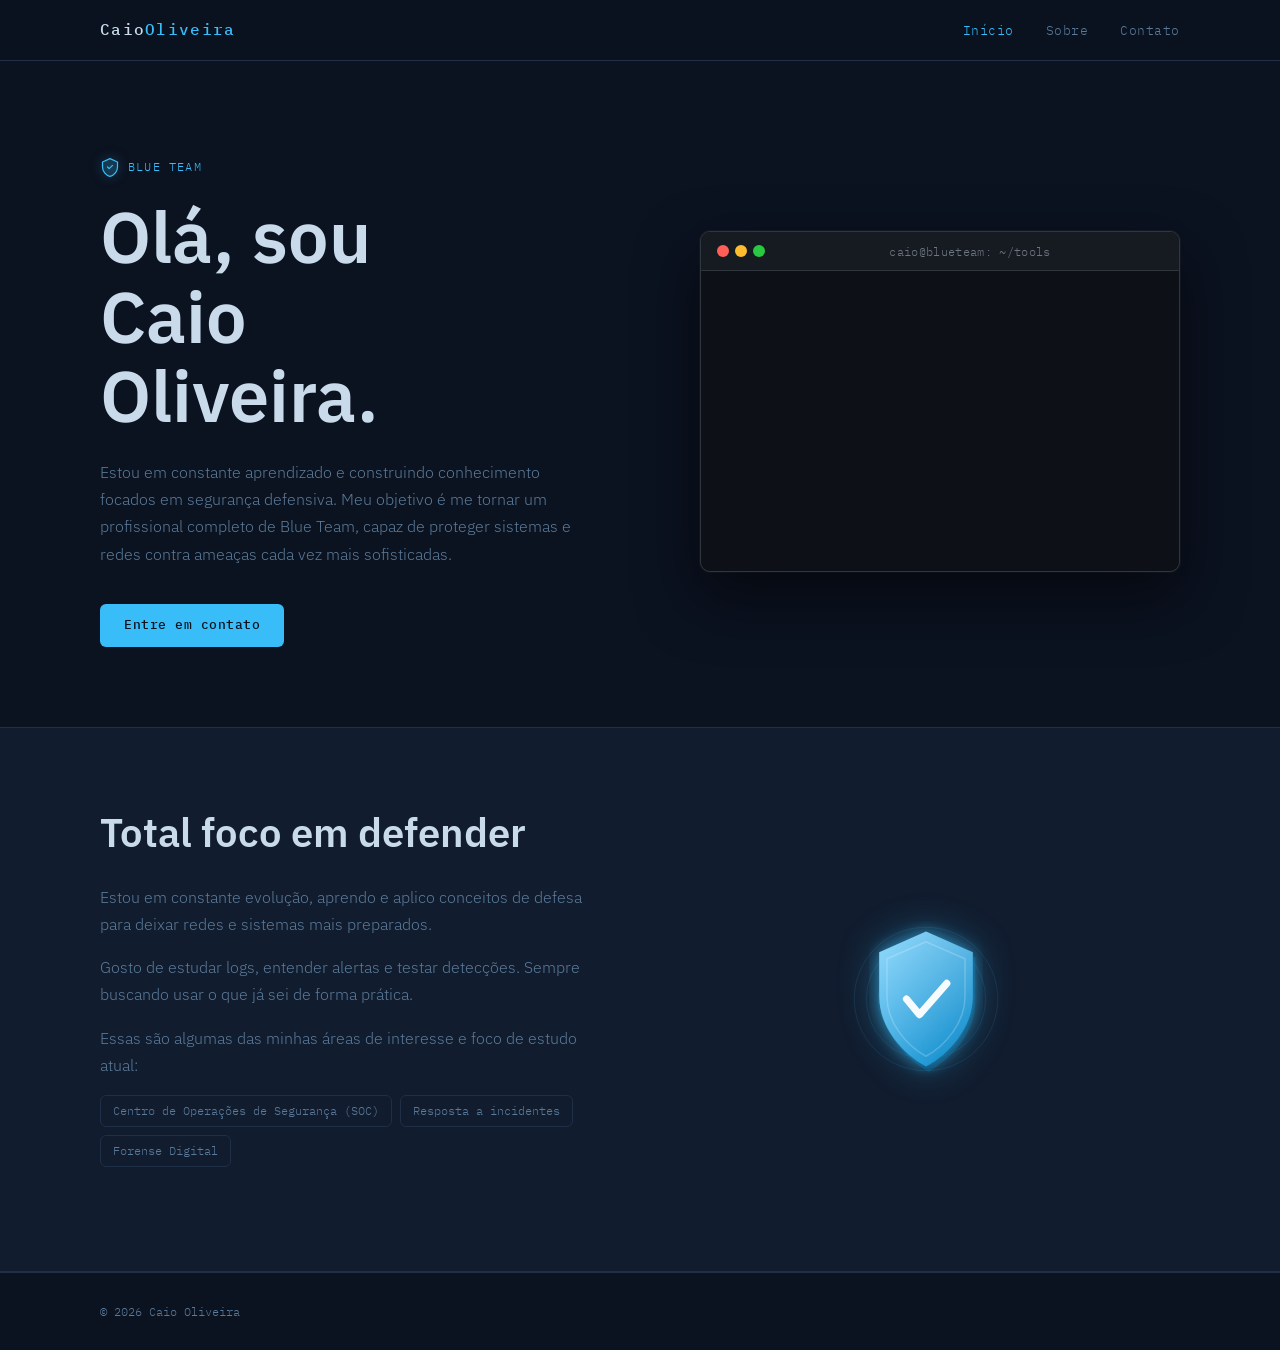
==== portfolio-caio/index.html @ 8a15dfad "Página inicial com HTML/CSS, terminal linux será animado com JS" ====
<!DOCTYPE html>
<html lang="pt-BR">
<head>
  <meta charset="UTF-8" />
  <meta name="viewport" content="width=device-width, initial-scale=1.0" />
  <meta name="description" content="Portfólio de Caio Oliveira — estudante de Ciência da Computação e cibersegurança com foco em Blue Team." />
  <title>Caio Oliveira — Blue Team Portfolio</title>
  <link rel="preconnect" href="https://fonts.googleapis.com" />
  <link rel="preconnect" href="https://fonts.gstatic.com" crossorigin />
  <link href="https://fonts.googleapis.com/css2?family=IBM+Plex+Mono:wght@400;500&family=IBM+Plex+Sans:wght@300;400;600&display=swap" rel="stylesheet" />
  <link rel="stylesheet" href="css/style.css" />
</head>
<body>

  <header class="site-header">
    <nav class="nav" aria-label="Navegação principal">
      <a class="nav__logo" href="index.html">Caio<span>Oliveira</span></a>
      <ul class="nav__links" role="list">
        <li><a href="index.html" class="nav__link nav__link--active" aria-current="page">Início</a></li>
        <li><a href="pages/sobre.html" class="nav__link">Sobre</a></li>
        <li><a href="pages/contato.html" class="nav__link">Contato</a></li>
      </ul>
      <button class="nav__toggle" aria-label="Abrir menu" aria-expanded="false">
        <span></span><span></span><span></span>
      </button>
    </nav>
  </header>

  <main>

    <!-- Seção de boas-vindas -->
    <section class="hero" aria-labelledby="hero-title">
      <div class="container hero__inner">
        <div class="hero__content">
          <p class="hero__label">
            <svg class="shield-icon" viewBox="0 0 24 24" fill="none" xmlns="http://www.w3.org/2000/svg" aria-hidden="true">
              <path d="M12 2L3 6v6c0 5.25 3.75 10.15 9 11.25C17.25 22.15 21 17.25 21 12V6L12 2z" fill="rgba(56,189,248,0.15)" stroke="#38bdf8" stroke-width="1.5" stroke-linejoin="round"/>
              <path d="M9 12l2 2 4-4" stroke="#38bdf8" stroke-width="1.5" stroke-linecap="round" stroke-linejoin="round"/>
            </svg>
            Blue Team
          </p>
          <h1 id="hero-title" class="hero__title">
            Olá, sou<br/>Caio<br/>Oliveira.
          </h1>
          <p class="hero__desc">
            Estou em constante aprendizado e construindo conhecimento focados em segurança defensiva. Meu objetivo é me tornar um profissional completo de Blue Team, capaz de proteger sistemas e redes contra ameaças cada vez mais sofisticadas.
          </p>
          <div class="hero__cta">
            <a class="btn btn--primary" href="pages/contato.html">Entre em contato</a>
          </div>
        </div>
        <div class="hero__terminal" aria-hidden="true">
          <div class="term-bar">
            <div class="term-bar__dots">
              <span class="dot dot--red"></span>
              <span class="dot dot--yellow"></span>
              <span class="dot dot--green"></span>
            </div>
            <span class="term-bar__title">caio@blueteam: ~/tools</span>
          </div>
          <div class="term-body" id="term-body">
            <!-- conteúdo do terminal linux, gerado pelo JavaScript -->
          </div>
        </div>
      </div>
    </section>

    <section class="about section" aria-labelledby="about-title">
      <div class="container about__grid">
        <div class="about__text">
          <h2 id="about-title" class="section__title">Total foco em defender</h2>
          <p>
            Estou em constante evolução, aprendo e aplico conceitos de defesa para deixar redes
            e sistemas mais preparados.
          </p>
          <p>
            Gosto de estudar logs, entender alertas e testar detecções. Sempre buscando usar
            o que já sei de forma prática.
          </p>
          <p>
            Essas são algumas das minhas áreas de interesse e foco de estudo atual:
          </p>
          <ul class="skill-tags" role="list">
            <li>Centro de Operações de Segurança (SOC) </li>
            <li>Resposta a incidentes</li>
            <li>Forense Digital</li>
          </ul>
        </div>
        <div class="about__visual" aria-hidden="true">
          <div class="shield-display">
            <span class="shield-ring shield-ring--1"></span>
            <span class="shield-ring shield-ring--2"></span>
            <span class="shield-ring shield-ring--3"></span>
            <svg class="shield-main" viewBox="0 0 100 120" xmlns="http://www.w3.org/2000/svg">
              <defs>
                <linearGradient id="sg1" x1="0%" y1="0%" x2="100%" y2="100%">
                  <stop offset="0%"   stop-color="#7dd3fc" />
                  <stop offset="100%" stop-color="#0284c7" />
                </linearGradient>
                <linearGradient id="sg2" x1="0%" y1="0%" x2="0%" y2="100%">
                  <stop offset="0%"   stop-color="rgba(255,255,255,0.18)" />
                  <stop offset="100%" stop-color="rgba(255,255,255,0)" />
                </linearGradient>
                <filter id="sglow">
                  <feDropShadow dx="0" dy="0" stdDeviation="6" flood-color="#38bdf8" flood-opacity="0.6"/>
                </filter>
              </defs>
              <path d="M50 8 L14 24 L14 58 C14 82 32 102 50 112 C68 102 86 82 86 58 L86 24 Z"
                fill="#0369a1" opacity="0.4" transform="translate(2,4)" />
              <path d="M50 8 L14 24 L14 58 C14 82 32 102 50 112 C68 102 86 82 86 58 L86 24 Z"
                fill="url(#sg1)" filter="url(#sglow)" />
              <path d="M50 8 L14 24 L14 58 C14 82 32 102 50 112 C68 102 86 82 86 58 L86 24 Z"
                fill="url(#sg2)" />
              <path d="M50 16 L20 29 L20 58 C20 78 35 96 50 104 C65 96 80 78 80 58 L80 29 Z"
                fill="none" stroke="rgba(255,255,255,0.2)" stroke-width="1.2" />
              <path d="M35 60 L45 72 L66 48"
                stroke="white" stroke-width="5.5"
                stroke-linecap="round" stroke-linejoin="round"
                fill="none" opacity="0.95" />
            </svg>
          </div>
        </div>
      </div>
    </section>

  </main>

  <footer class="site-footer">
    <div class="container site-footer__inner">
      <p class="site-footer__copy">© 2026 Caio Oliveira</p>
      
    </div>
  </footer>

  <script src="js/main.js"></script>
</body>
</html>
---- portfolio-caio/css/style.css ----
/* Variáveis de estilo: cores, fontes, bordas e transições */
:root {
  --clr-bg:        #0b1220;
  --clr-surface:   #111c2e;
  --clr-border:    #1e2f47;
  --clr-text:      #c9daea;
  --clr-muted:     #5a7a99;
  --clr-accent:    #38bdf8;   /* azul-ciano — Blue Team */
  --clr-accent-bg: rgba(56,189,248,0.08);
  --clr-ok:        #34d399;

  --font-sans: 'IBM Plex Sans', sans-serif;
  --font-mono: 'IBM Plex Mono', monospace;

  --radius: 6px;
  --transition: 0.2s ease;
}

/* Reset básico e estilo base */
*, *::before, *::after { box-sizing: border-box; margin: 0; padding: 0; }
html { scroll-behavior: smooth; }

body {
  font-family: var(--font-sans);
  background: var(--clr-bg);
  color: var(--clr-text);
  line-height: 1.7;
  font-weight: 300;
  overflow-x: hidden;
}

a { color: inherit; text-decoration: none; }
ul { list-style: none; }
button { cursor: pointer; font: inherit; border: none; background: none; }
img { display: block; max-width: 100%; }

/* Utilitários rápidos */
.visually-hidden {
  position: absolute; width: 1px; height: 1px;
  padding: 0; margin: -1px; overflow: hidden;
  clip: rect(0,0,0,0); white-space: nowrap; border: 0;
}

.container {
  width: min(1080px, 100% - 2.5rem);
  margin-inline: auto;
}

.section { padding-block: 5rem; }

/* Cabeçalho e navegação */
.site-header {
  position: sticky;
  top: 0;
  z-index: 100;
  background: rgba(11,18,32,0.95);
  backdrop-filter: blur(12px);
  border-bottom: 1px solid var(--clr-border);
}

.nav {
  display: flex;
  align-items: center;
  justify-content: space-between;
  height: 60px;
  width: min(1080px, 100% - 2.5rem);
  margin-inline: auto;
}

.nav__logo {
  font-family: var(--font-mono);
  font-size: 1rem;
  font-weight: 500;
  letter-spacing: 0.08em;
  color: var(--clr-text);
}
.nav__logo span { color: var(--clr-accent); }

.nav__links {
  display: flex;
  gap: 2rem;
}

.nav__link {
  font-family: var(--font-mono);
  font-size: 0.8rem;
  color: var(--clr-muted);
  letter-spacing: 0.04em;
  transition: color var(--transition);
}
.nav__link:hover, .nav__link--active { color: var(--clr-accent); }

.nav__toggle {
  display: none;
  flex-direction: column;
  gap: 5px;
  padding: 4px;
}
.nav__toggle span {
  display: block;
  width: 20px; height: 2px;
  background: var(--clr-text);
  border-radius: 2px;
  transition: transform var(--transition), opacity var(--transition);
}

/* Botões do site */
.btn {
  display: inline-flex;
  align-items: center;
  padding: 0.65rem 1.5rem;
  border-radius: var(--radius);
  font-family: var(--font-mono);
  font-size: 0.82rem;
  letter-spacing: 0.04em;
  transition: all var(--transition);
}
.btn--primary {
  background: var(--clr-accent);
  color: var(--clr-bg);
  font-weight: 500;
}
.btn--primary:hover { background: #7dd3fc; }
.btn--ghost {
  border: 1px solid var(--clr-border);
  color: var(--clr-text);
}
.btn--ghost:hover { border-color: var(--clr-accent); color: var(--clr-accent); }
.btn--outline {
  border: 1px solid var(--clr-accent);
  color: var(--clr-accent);
}
.btn--outline:hover { background: var(--clr-accent-bg); }
.btn--full { width: 100%; justify-content: center; }

/* Títulos e rótulos */
.section__label {
  display: block;
  font-family: var(--font-mono);
  font-size: 0.72rem;
  letter-spacing: 0.14em;
  text-transform: uppercase;
  color: var(--clr-accent);
  margin-bottom: 0.75rem;
}

.section__title {
  font-size: clamp(1.75rem, 3.5vw, 2.5rem);
  font-weight: 600;
  line-height: 1.2;
  margin-bottom: 1.75rem;
}

/* Área principal (hero) */
.hero {
  padding-block: 6rem 5rem;
  border-bottom: 1px solid var(--clr-border);
}

.hero__inner {
  display: grid;
  grid-template-columns: 1fr auto;
  align-items: center;
  gap: 3rem;
}

.hero__label {
  display: flex;
  align-items: center;
  gap: 0.5rem;
  font-family: var(--font-mono);
  font-size: 0.75rem;
  letter-spacing: 0.1em;
  text-transform: uppercase;
  color: var(--clr-accent);
  margin-bottom: 1.25rem;
}

.shield-icon {
  width: 20px;
  height: 20px;
  flex-shrink: 0;
  filter: drop-shadow(0 0 6px rgba(56,189,248,0.5));
}

.hero__title {
  font-size: clamp(2.5rem, 6vw, 4.5rem);
  font-weight: 600;
  line-height: 1.1;
  margin-bottom: 1.5rem;
}

.hero__desc {
  color: var(--clr-muted);
  max-width: 480px;
  margin-bottom: 2.25rem;
  font-size: 1rem;
}

.hero__cta { display: flex; gap: 0.875rem; flex-wrap: wrap; }

/* Badge decorativo */
.hero__badge {
  position: relative;
  width: 140px; height: 140px;
  display: flex;
  align-items: center;
  justify-content: center;
  flex-shrink: 0;
}

.badge__initials {
  font-family: var(--font-mono);
  font-size: 2.5rem;
  font-weight: 500;
  color: var(--clr-accent);
  z-index: 1;
}

.badge__ring {
  position: absolute;
  inset: 0;
  border-radius: 50%;
  border: 1px solid var(--clr-border);
  background: var(--clr-surface);
}

/* Estilo do terminal fake */
.hero__terminal {
  flex-shrink: 0;
  width: 480px;
  background: #0d1117;
  border: 1px solid #30363d;
  border-radius: 10px;
  overflow: hidden;
  box-shadow: 0 24px 60px rgba(0,0,0,0.55), 0 0 0 1px rgba(255,255,255,0.04);
  font-family: var(--font-mono);
  font-size: 0.82rem;
  line-height: 1.65;
}

.term-bar {
  display: flex;
  align-items: center;
  gap: 0.75rem;
  background: #161b22;
  border-bottom: 1px solid #30363d;
  padding: 0.6rem 1rem;
}

.term-bar__dots { display: flex; gap: 6px; }
.dot {
  width: 12px; height: 12px;
  border-radius: 50%;
}
.dot--red    { background: #ff5f57; }
.dot--yellow { background: #febc2e; }
.dot--green  { background: #28c840; }

.term-bar__title {
  font-size: 0.72rem;
  color: #6e7681;
  letter-spacing: 0.03em;
  margin: 0 auto;
}

.term-body {
  padding: 1.1rem 1.25rem 1.4rem;
  min-height: 300px;
  color: #c9d1d9;
}

/* Linhas do terminal */
.t-line { display: flex; align-items: baseline; gap: 0.4rem; margin-bottom: 0.1rem; }

.t-prompt-user  { color: #58a6ff; }
.t-prompt-at    { color: #6e7681; }
.t-prompt-host  { color: #3fb950; }
.t-prompt-colon { color: #6e7681; }
.t-prompt-path  { color: #58a6ff; }
.t-prompt-dollar{ color: #c9d1d9; margin-right: 0.25rem; }

.t-cmd   { color: #e6edf3; }
.t-flag  { color: #d2a8ff; }
.t-file  { color: #79c0ff; }

.t-out   { color: #8b949e; padding-left: 0; margin-bottom: 0.05rem; }
.t-ok    { color: #3fb950; }
.t-warn  { color: #d29922; }
.t-info  { color: #58a6ff; }
.t-dim   { color: #484f58; }
.t-motto { color: #3fb950; font-weight: 500; }

.t-cursor {
  display: inline-block;
  width: 8px; height: 1em;
  background: #58a6ff;
  vertical-align: text-bottom;
  animation: blink 1.1s step-end infinite;
}

@keyframes blink {
  0%, 100% { opacity: 1; }
  50%       { opacity: 0; }
}

/* Sobre mim */
.about {
  background: var(--clr-surface);
  border-bottom: 1px solid var(--clr-border);
}

.about__grid {
  display: grid;
  grid-template-columns: 1fr 1fr;
  gap: 4rem;
}

.about__text p {
  color: var(--clr-muted);
  margin-bottom: 1rem;
}

/* ── Escudo animado ── */
.about__visual {
  display: flex;
  align-items: center;
  justify-content: center;
}

.shield-display {
  position: relative;
  width: 220px;
  height: 220px;
  display: flex;
  flex-direction: column;
  align-items: center;
  justify-content: center;
  gap: 1rem;
}

/* Anéis de radar */
.shield-ring {
  position: absolute;
  border-radius: 50%;
  border: 1px solid rgba(56,189,248,0.2);
  top: 50%; left: 50%;
  transform: translate(-50%, -50%) scale(0.6);
  animation: radarPulse 3s ease-out infinite;
}
.shield-ring--1 { width: 160px; height: 160px; animation-delay: 0s; }
.shield-ring--2 { width: 200px; height: 200px; animation-delay: 0.8s; }
.shield-ring--3 { width: 240px; height: 240px; animation-delay: 1.6s; }

@keyframes radarPulse {
  0%   { transform: translate(-50%, -50%) scale(0.6); opacity: 0.7; }
  100% { transform: translate(-50%, -50%) scale(1.1); opacity: 0; }
}

.shield-main {
  width: 130px;
  height: auto;
  position: relative;
  z-index: 1;
  filter: drop-shadow(0 0 18px rgba(56,189,248,0.4));
  animation: shieldFloat 4s ease-in-out infinite;
}

@keyframes shieldFloat {
  0%, 100% { transform: translateY(0); }
  50%       { transform: translateY(-8px); }
}

.shield-label {
  font-family: var(--font-mono);
  font-size: 0.72rem;
  letter-spacing: 0.18em;
  text-transform: uppercase;
  color: var(--clr-accent);
  position: relative;
  z-index: 1;
}

.skill-tags {
  display: flex;
  flex-wrap: wrap;
  gap: 0.5rem;
  margin-bottom: 1.5rem;
}

.skill-tags li {
  font-family: var(--font-mono);
  font-size: 0.75rem;
  padding: 0.3rem 0.75rem;
  border: 1px solid var(--clr-border);
  border-radius: var(--radius);
  color: var(--clr-muted);
  transition: all var(--transition);
}
.skill-tags li:hover {
  border-color: var(--clr-accent);
  color: var(--clr-accent);
  background: var(--clr-accent-bg);
}

.cert-list {
  display: flex;
  gap: 0.5rem;
  flex-wrap: wrap;
}
.cert {
  font-family: var(--font-mono);
  font-size: 0.72rem;
  color: var(--clr-accent);
  background: var(--clr-accent-bg);
  border: 1px solid rgba(56,189,248,0.25);
  padding: 0.25rem 0.65rem;
  border-radius: var(--radius);
}

/* Cards de projetos */
.projects-grid {
  display: grid;
  grid-template-columns: repeat(auto-fill, minmax(300px, 1fr));
  gap: 1.25rem;
}
.projects-grid--full { grid-template-columns: repeat(auto-fill, minmax(320px, 1fr)); }

.project-card {
  background: var(--clr-surface);
  border: 1px solid var(--clr-border);
  border-radius: var(--radius);
  padding: 1.5rem;
  display: flex;
  flex-direction: column;
  gap: 0.75rem;
  transition: border-color var(--transition), transform var(--transition);
}
.project-card:hover {
  border-color: var(--clr-accent);
  transform: translateY(-2px);
}

.project-card--wide { grid-column: span 2; }

.project-card__header { display: flex; align-items: center; }

.project-card__tag {
  font-family: var(--font-mono);
  font-size: 0.68rem;
  letter-spacing: 0.1em;
  text-transform: uppercase;
  color: var(--clr-accent);
  background: var(--clr-accent-bg);
  border: 1px solid rgba(56,189,248,0.2);
  padding: 0.2rem 0.6rem;
  border-radius: 4px;
}

.project-card__title {
  font-size: 1.1rem;
  font-weight: 600;
  line-height: 1.35;
  color: var(--clr-text);
}

.project-card__desc {
  font-size: 0.9rem;
  color: var(--clr-muted);
  flex: 1;
}

.project-card__footer {
  display: flex;
  align-items: flex-end;
  justify-content: space-between;
  gap: 1rem;
  padding-top: 0.875rem;
  border-top: 1px solid var(--clr-border);
  margin-top: auto;
}

.project-card__stack {
  display: flex;
  flex-wrap: wrap;
  gap: 0.35rem;
}
.project-card__stack li {
  font-family: var(--font-mono);
  font-size: 0.65rem;
  color: var(--clr-muted);
  background: var(--clr-bg);
  border: 1px solid var(--clr-border);
  padding: 0.15rem 0.5rem;
  border-radius: 3px;
}

.project-card__actions { display: flex; gap: 0.75rem; flex-shrink: 0; }

.project-card__link {
  font-family: var(--font-mono);
  font-size: 0.75rem;
  color: var(--clr-accent);
  white-space: nowrap;
  transition: color var(--transition);
}
.project-card__link:hover { color: #fff; }
.project-card__link--sec { color: var(--clr-muted); }
.project-card__link--sec:hover { color: var(--clr-text); }

.project-card.hidden { display: none; }

/* Destaques */
.highlights { border-bottom: 1px solid var(--clr-border); }
.highlights__more { margin-top: 2.5rem; text-align: center; }

/* Topo das páginas internas */
.page-hero {
  padding-block: 4rem 2rem;
  border-bottom: 1px solid var(--clr-border);
}

.page-hero__title {
  font-size: clamp(2.5rem, 6vw, 4rem);
  font-weight: 600;
  line-height: 1.1;
  margin-bottom: 0.75rem;
}

.page-hero__desc {
  color: var(--clr-muted);
  font-size: 1rem;
}

/* Filtro de projetos */
.filter-bar {
  background: var(--clr-surface);
  border-bottom: 1px solid var(--clr-border);
  position: sticky;
  top: 60px;
  z-index: 50;
}

.filter-bar__inner {
  display: flex;
  gap: 0.5rem;
  flex-wrap: wrap;
  padding-block: 0.75rem;
  width: min(1080px, 100% - 2.5rem);
  margin-inline: auto;
}

.filter-btn {
  font-family: var(--font-mono);
  font-size: 0.72rem;
  letter-spacing: 0.08em;
  text-transform: uppercase;
  color: var(--clr-muted);
  padding: 0.35rem 0.9rem;
  border: 1px solid var(--clr-border);
  border-radius: var(--radius);
  transition: all var(--transition);
}
.filter-btn:hover,
.filter-btn--active {
  color: var(--clr-accent);
  border-color: rgba(56,189,248,0.4);
  background: var(--clr-accent-bg);
}

/* estilos específicos da página de contato */
.contact-section__grid {
  display: grid;
  grid-template-columns: 1.2fr 0.8fr;
  gap: 5rem;
  align-items: start;
}

.contact-form-wrap .section__title { margin-bottom: 1.75rem; }

.form-group { display: flex; flex-direction: column; gap: 0.4rem; margin-bottom: 1.25rem; }

.form-label {
  font-family: var(--font-mono);
  font-size: 0.75rem;
  letter-spacing: 0.06em;
  text-transform: uppercase;
  color: var(--clr-muted);
}
.form-label span { color: var(--clr-accent); }

.form-input {
  width: 100%;
  background: var(--clr-surface);
  border: 1px solid var(--clr-border);
  border-radius: var(--radius);
  padding: 0.7rem 1rem;
  color: var(--clr-text);
  font-family: var(--font-sans);
  font-size: 0.9rem;
  outline: none;
  transition: border-color var(--transition);
}
.form-input:focus { border-color: var(--clr-accent); }
.form-input::placeholder { color: var(--clr-muted); opacity: 0.6; }
.form-input.input--error { border-color: #f87171; }
.form-textarea { resize: vertical; min-height: 130px; }

.form-error {
  font-family: var(--font-mono);
  font-size: 0.72rem;
  color: #f87171;
  min-height: 1em;
}

.form-success {
  margin-top: 1rem;
  padding: 0.75rem 1rem;
  background: rgba(52,211,153,0.08);
  border: 1px solid rgba(52,211,153,0.3);
  border-radius: var(--radius);
  font-family: var(--font-mono);
  font-size: 0.8rem;
  color: var(--clr-ok);
  text-align: center;
}

.contact-info__title {
  font-size: 1.15rem;
  font-weight: 600;
  margin-bottom: 1.5rem;
}

.contact-info__list { display: flex; flex-direction: column; gap: 1.25rem; margin-bottom: 2rem; }

.contact-info__item { display: flex; align-items: flex-start; gap: 0.875rem; }
.contact-info__icon { font-size: 1.1rem; flex-shrink: 0; margin-top: 0.1rem; }
.contact-info__item strong {
  display: block;
  font-family: var(--font-mono);
  font-size: 0.68rem;
  letter-spacing: 0.1em;
  text-transform: uppercase;
  color: var(--clr-muted);
  margin-bottom: 0.2rem;
}
.contact-info__item a {
  font-size: 0.9rem;
  color: var(--clr-accent);
  transition: color var(--transition);
}
.contact-info__item a:hover { color: #fff; }

.availability {
  display: flex;
  align-items: center;
  gap: 0.65rem;
  padding: 0.875rem 1rem;
  background: var(--clr-surface);
  border: 1px solid var(--clr-border);
  border-left: 2px solid var(--clr-ok);
  border-radius: var(--radius);
}
.availability__dot {
  width: 8px; height: 8px;
  border-radius: 50%;
  background: var(--clr-ok);
  flex-shrink: 0;
  animation: pulse 2.5s ease-in-out infinite;
  color: var(--clr-ok);
}
.availability p { font-size: 0.875rem; color: var(--clr-muted); }

@keyframes pulse {
  0%, 100% { opacity: 1; }
  50%       { opacity: 0.4; }
}

/* Rodapé */
.site-footer {
  border-top: 1px solid var(--clr-border);
  padding-block: 1.75rem;
}

.site-footer__inner {
  display: flex;
  align-items: center;
  justify-content: space-between;
  gap: 1rem;
  flex-wrap: wrap;
}

.site-footer__copy {
  font-family: var(--font-mono);
  font-size: 0.78rem;
  color: var(--clr-muted);
}

.site-footer__nav { display: flex; gap: 1.75rem; }
.site-footer__nav a {
  font-family: var(--font-mono);
  font-size: 0.78rem;
  color: var(--clr-muted);
  transition: color var(--transition);
}
.site-footer__nav a:hover { color: var(--clr-accent); }

/* SOBRE — PERFIL */
.about-expanded__grid {
  display: grid;
  grid-template-columns: 280px 1fr;
  gap: 4rem;
  align-items: start;
}

.about-expanded__photo {
  position: relative;
}

.profile-img {
  width: 100%;
  aspect-ratio: 3/4;
  object-fit: cover;
  object-position: center top;
  border-radius: 12px;
  border: 1px solid var(--clr-border);
  display: block;
  filter: grayscale(20%);
  transition: filter var(--transition);
}
.profile-img:hover { filter: grayscale(0%); }

.about-expanded__text p {
  color: var(--clr-muted);
  margin-bottom: 1rem;
  font-size: 1rem;
}
.about-expanded__text p strong { color: var(--clr-text); }

/* SOBRE — JOURNEY */
.journey-grid {
  display: grid;
  grid-template-columns: 1fr 1fr;
  gap: 2rem;
}

.journey-card {
  background: var(--clr-surface);
  border: 1px solid var(--clr-border);
  border-radius: 10px;
  padding: 2rem;
}

.journey-card__title {
  font-size: 1.2rem;
  font-weight: 600;
  margin-bottom: 1.25rem;
}

.journey-card__desc {
  color: var(--clr-muted);
  font-size: 0.9rem;
  margin-bottom: 1.25rem;
}
.journey-card__desc strong { color: var(--clr-text); }

.journey-list {
  display: flex;
  flex-direction: column;
  gap: 0.6rem;
}
.journey-list li {
  display: flex;
  align-items: flex-start;
  gap: 0.6rem;
  font-size: 0.9rem;
  color: var(--clr-muted);
}
.journey-list__icon { color: var(--clr-accent); flex-shrink: 0; }

.study-platforms {
  display: flex;
  flex-direction: column;
  gap: 1rem;
}

.platform-item {
  display: flex;
  align-items: flex-start;
  gap: 0.875rem;
}
.platform-icon {
  font-size: 1.25rem;
  flex-shrink: 0;
  margin-top: 0.1rem;
}
.platform-item strong {
  display: block;
  font-size: 0.9rem;
  margin-bottom: 0.2rem;
  color: var(--clr-text);
}
.platform-item p {
  font-size: 0.82rem;
  color: var(--clr-muted);
}

/* SOBRE — SKILLS EXPANDED */
.skills-expanded { background: var(--clr-surface); border-block: 1px solid var(--clr-border); }

.skills-expanded__grid {
  display: grid;
  grid-template-columns: repeat(4, 1fr);
  gap: 2rem;
}

.skills-group__title {
  font-family: var(--font-mono);
  font-size: 0.7rem;
  letter-spacing: 0.1em;
  text-transform: uppercase;
  color: var(--clr-muted);
  margin-bottom: 0.875rem;
}

/* SOBRE — FORMAÇÃO */
.formation-grid {
  display: grid;
  grid-template-columns: 1fr 1fr;
  gap: 2rem;
}

.formation-card {
  background: var(--clr-surface);
  border: 1px solid var(--clr-border);
  border-top: 2px solid var(--clr-accent);
  border-radius: 10px;
  padding: 2rem;
}

.formation-card__icon { font-size: 2rem; display: block; margin-bottom: 1rem; }
.formation-card__title {
  font-size: 1.1rem;
  font-weight: 600;
  margin-bottom: 0.5rem;
}
.formation-card p { color: var(--clr-text); font-size: 0.95rem; margin-bottom: 0.2rem; }
.formation-card__subtitle {
  font-family: var(--font-mono);
  font-size: 0.75rem;
  color: var(--clr-accent);
  margin-bottom: 0.875rem !important;
}
.formation-card__desc {
  font-size: 0.875rem !important;
  color: var(--clr-muted) !important;
}

/* SOBRE — CTA FINAL */
.about-cta {
  background: var(--clr-surface);
  border-top: 1px solid var(--clr-border);
  text-align: center;
}
.about-cta__inner { max-width: 540px; margin-inline: auto; }
.about-cta__title {
  font-size: clamp(1.75rem, 3vw, 2.25rem);
  font-weight: 600;
  margin-bottom: 0.875rem;
}
.about-cta__desc {
  color: var(--clr-muted);
  margin-bottom: 2rem;
}

/* Responsividade e ajustes de layout */

/* Ajustes para tablet grande e desktop pequeno (≤ 960px) */
@media (max-width: 960px) {
  .hero__inner {
    grid-template-columns: 1fr;
  }
  .hero__terminal {
    width: 100%;
    max-width: 560px;
    margin-inline: auto;
  }
  .hero__title { font-size: clamp(2.25rem, 7vw, 3.5rem); }
  .hero__desc  { max-width: 100%; }
}

/* Ajustes para tablet (≤ 768px) */
@media (max-width: 768px) {
  .section { padding-block: 3.5rem; }
  .hero { padding-block: 4rem 3rem; }

  .about__grid {
    grid-template-columns: 1fr;
    gap: 2.5rem;
  }

  .about-expanded__grid {
    grid-template-columns: 1fr;
    gap: 2.5rem;
  }

  .about-expanded__photo {
    max-width: 280px;
    margin-inline: auto;
  }

  .journey-grid { grid-template-columns: 1fr; }
  .formation-grid { grid-template-columns: 1fr; }

  .skills-expanded__grid {
    grid-template-columns: repeat(2, 1fr);
    gap: 1.5rem;
  }

  .contact-section__grid {
    grid-template-columns: 1fr;
    gap: 2.5rem;
  }

  .site-footer__inner {
    flex-direction: column;
    align-items: flex-start;
    gap: 0.75rem;
  }

  .page-hero { padding-block: 3rem 1.5rem; }
}

/* Ajustes para mobile (≤ 600px) */
@media (max-width: 600px) {
  /* nav mobile */
  .nav__links { display: none; }
  .nav__links.nav__links--open {
    display: flex;
    flex-direction: column;
    position: fixed;
    inset-block: 60px 0;
    inset-inline: 0;
    background: rgba(11,18,32,0.98);
    align-items: center;
    justify-content: center;
    gap: 2rem;
    z-index: 99;
  }
  .nav__links.nav__links--open .nav__link { font-size: 1.1rem; }
  .nav__toggle { display: flex; }

  /* hero mobile */
  .hero { padding-block: 3.5rem 2.5rem; }
  .hero__title { font-size: clamp(2rem, 10vw, 2.75rem); }
  .hero__terminal { font-size: 0.72rem; }
  .term-body { padding: 0.875rem 1rem 1.1rem; }

  /* about mobile */
  .skill-tags li { font-size: 0.7rem; }
  .skills-expanded__grid { grid-template-columns: repeat(2, 1fr); }

  /* contato mobile */
  .contact-section { padding-block: 2.5rem; }
  .form-input { font-size: 1rem; } /* evita zoom no iOS */

  /* rodapé mobile */
  .site-footer__copy { font-size: 0.72rem; }
  .site-footer__nav  { gap: 1.25rem; }
}

/* Ajustes para mobile pequeno <= 380px) */
@media (max-width: 380px) {
  .container { width: calc(100% - 1.5rem); }
  .hero__label { font-size: 0.65rem; }
  .hero__title { font-size: 1.9rem; }
  .hero__desc  { font-size: 0.9rem; }
  .btn { padding: 0.6rem 1.1rem; font-size: 0.78rem; }
  .hero__terminal { font-size: 0.68rem; }
  .section__title { font-size: 1.5rem; }
}
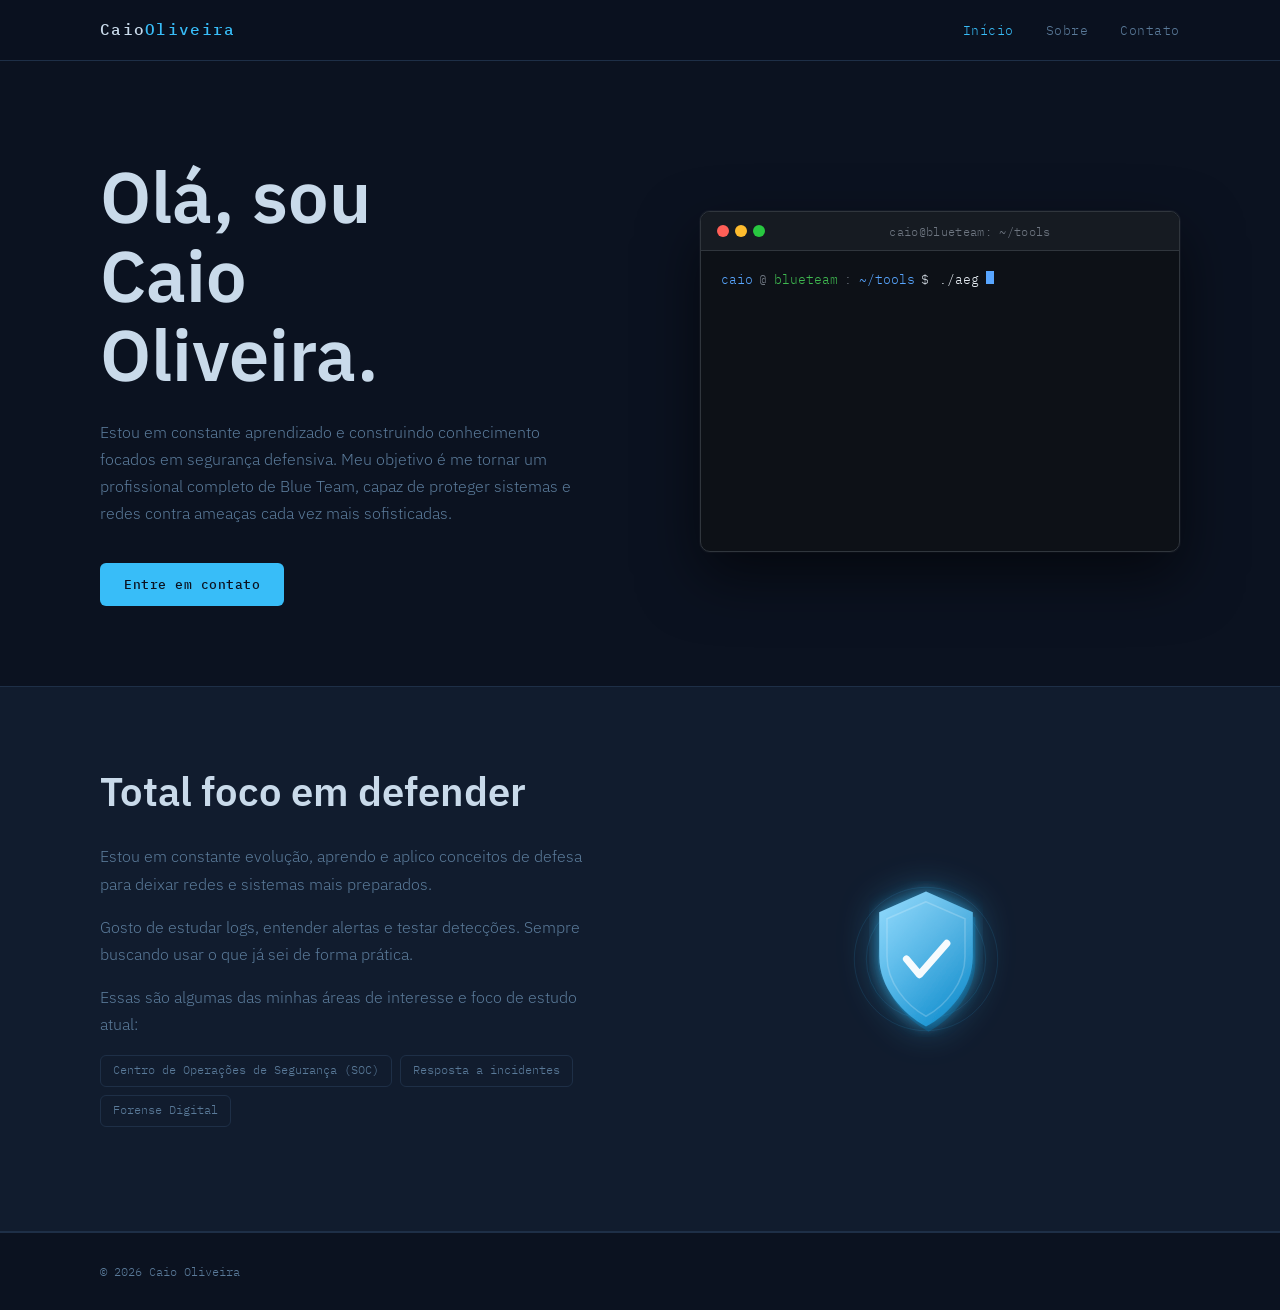
==== commit 9bba91e2: "Remoção do SVG Blue Team em cima do Olá, sou Caio Oliveira" ====
--- a/portfolio-caio/index.html
+++ b/portfolio-caio/index.html
@@ -32,13 +32,6 @@
     <section class="hero" aria-labelledby="hero-title">
       <div class="container hero__inner">
         <div class="hero__content">
-          <p class="hero__label">
-            <svg class="shield-icon" viewBox="0 0 24 24" fill="none" xmlns="http://www.w3.org/2000/svg" aria-hidden="true">
-              <path d="M12 2L3 6v6c0 5.25 3.75 10.15 9 11.25C17.25 22.15 21 17.25 21 12V6L12 2z" fill="rgba(56,189,248,0.15)" stroke="#38bdf8" stroke-width="1.5" stroke-linejoin="round"/>
-              <path d="M9 12l2 2 4-4" stroke="#38bdf8" stroke-width="1.5" stroke-linecap="round" stroke-linejoin="round"/>
-            </svg>
-            Blue Team
-          </p>
           <h1 id="hero-title" class="hero__title">
             Olá, sou<br/>Caio<br/>Oliveira.
           </h1>
@@ -127,11 +120,14 @@
 
   <footer class="site-footer">
     <div class="container site-footer__inner">
-      <p class="site-footer__copy">© 2026 Caio Oliveira</p>
+      <p class="site-footer__copy">© <span id="year">2026</span> Caio Oliveira</p>
       
     </div>
   </footer>
 
+  <script>
+    document.getElementById('year').textContent = new Date().getFullYear();
+  </script>
   <script src="js/main.js"></script>
 </body>
 </html>
